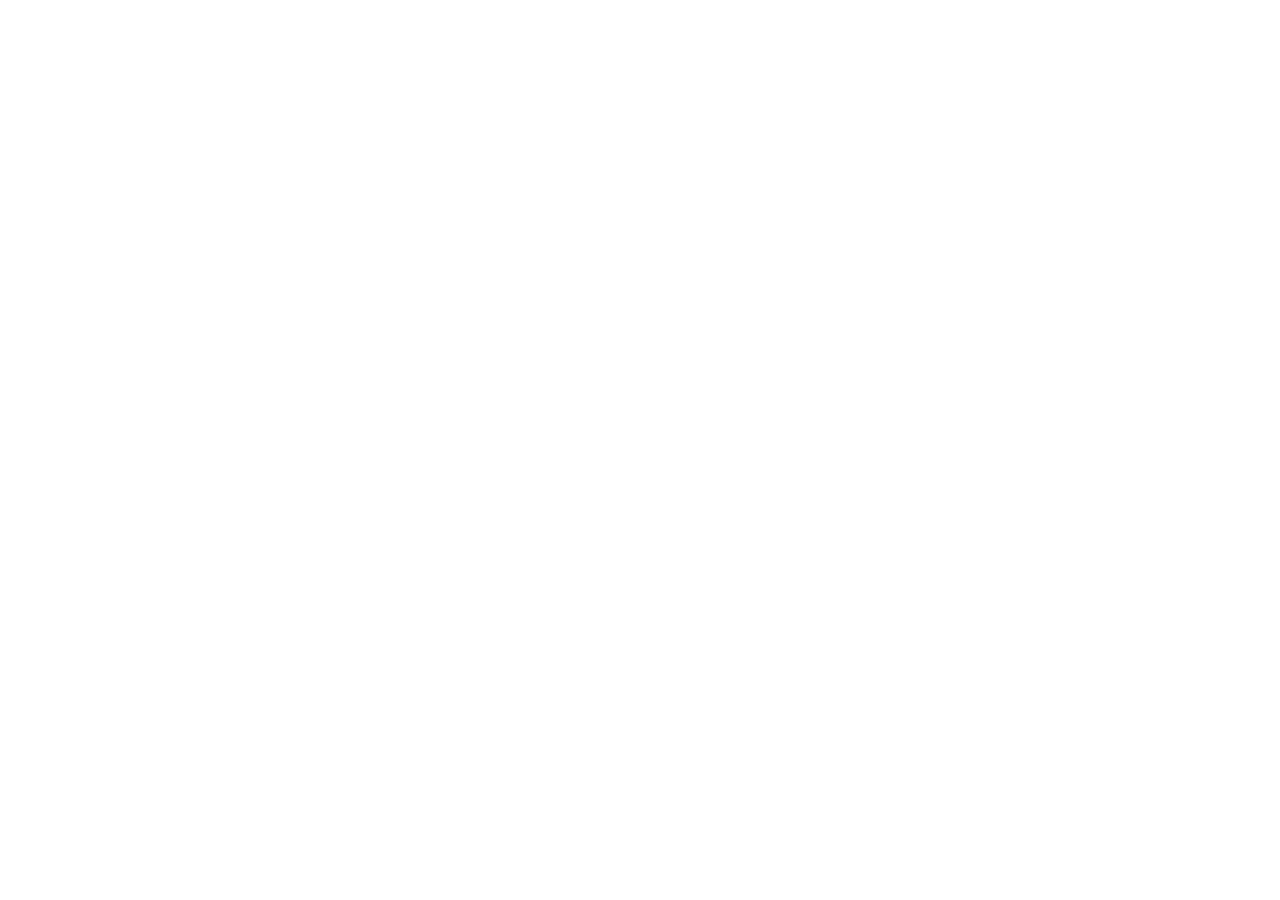
==== index.html @ 53c8d769 "First commit" ====
<!DOCTYPE html>
<html lang="en">
<head>
    <meta charset="UTF-8">
    <meta name="viewport" content="width=device-width, initial-scale=1.0, user-scalable=yes">
    <title>Gabriel S</title>
</head>
<body>
</body>
</html>
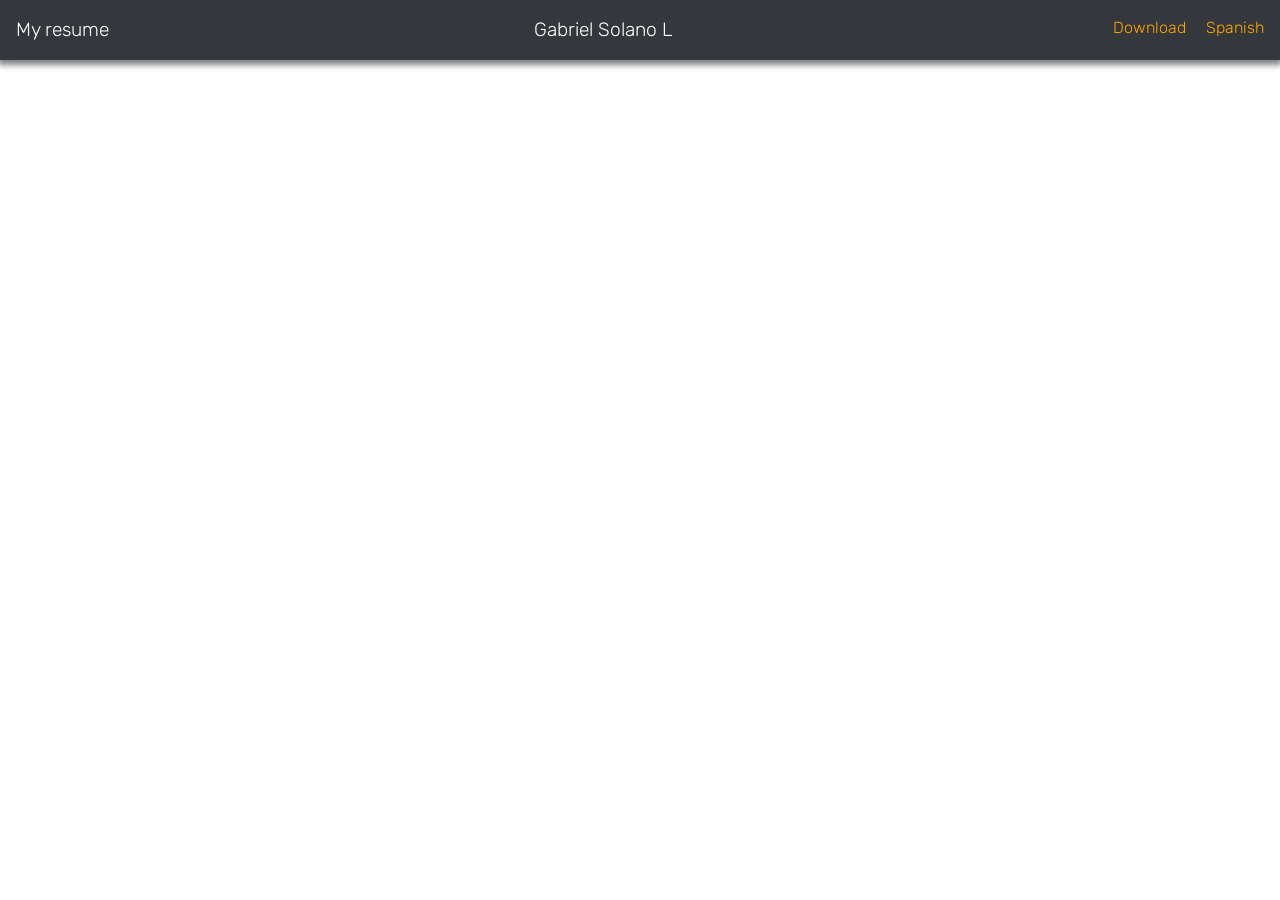
==== commit d471ba60: "HTML, CSS / Header: .control-panel" ====
--- a/index.html
+++ b/index.html
@@ -3,8 +3,35 @@
 <head>
     <meta charset="UTF-8">
     <meta name="viewport" content="width=device-width, initial-scale=1.0, user-scalable=yes">
-    <title>Gabriel S</title>
+    <title>Resume - Gabriel Solano L</title>
+    <link rel="shortcut icon" href="media/favicon.ico" type="image/x-icon">
+    <link rel="stylesheet" href="style/index.css">
+    <meta name="description" content="">
+    <meta name="keywords" content="">
+    <meta name="author" content="Gabriel Solano">
+    <script src="https://code.jquery.com/jquery-3.5.1.min.js"></script>
+    <link rel="preconnect" href="https://fonts.googleapis.com">
+    <link rel="preconnect" href="https://fonts.gstatic.com" crossorigin>
+    <link href="https://fonts.googleapis.com/css2?family=Roboto:ital,wght@0,100;0,300;0,400;0,500;0,700;0,900;1,100;1,300;1,400;1,500;1,700;1,900&display=swap" rel="stylesheet">
+    <link href="https://fonts.googleapis.com/css2?family=Roboto:ital,wght@0,100;0,300;0,400;0,500;0,700;0,900;1,100;1,300;1,400;1,500;1,700;1,900&family=Rubik:ital,wght@0,300..900;1,300..900&display=swap" rel="stylesheet">
 </head>
 <body>
+    <div id="site">
+        <header id="control-panel">
+            <div class="c-panel panel-area-1">
+                <h1>My resume</h1>
+            </div>
+            <div class="c-panel panel-area-2">
+                <h1>Gabriel Solano L</h1>
+            </div>
+            <div class="c-panel panel-area-3">
+                <button class="header-panel-btn" id="control-download">Download</button>
+                <a href="#" class="header-panel-btn" id="control-language">Spanish</a>
+            </div>
+        </header>
+        <div id="sheet">
+        </div>
+    </div>
+    <script src="scripts/index.js"></script>
 </body>
 </html>
--- a/style/index.css
+++ b/style/index.css
@@ -0,0 +1,58 @@
+*,
+*::before,
+*::after{
+    box-sizing: border-box;
+    margin: 0;
+    padding: 0;
+    font-family: "Roboto", sans-serif;
+}
+::selection{
+    background-color: #fc115f;
+    color: #2b041b;
+}
+#site{
+    cursor: normal;
+}
+#sheet{
+    cursor: normal;
+}
+#control-panel{
+    width: 100%;
+    padding: 1.15em 1em;
+    background-color: #34373b;
+    display: flex;
+    justify-content: space-between;
+    box-shadow: 0 3px 6px 2px #34373ba0;
+    user-select: none;
+}
+.c-panel h1{
+    color: #fff;
+    font-size: 1.2em;
+    font-weight: 300;
+    user-select: none;
+}
+.c-panel h1,
+.header-panel-btn{
+    font-family: "Rubik", sans-serif;
+    user-select: none;
+}
+.header-panel-btn{
+    margin-left: 1em;
+    color: #ffa602;
+    font-size: 1em;
+    font-weight: 300;
+    cursor: pointer;
+}
+#control-download{
+    background-color: #34373b;
+    border: none;
+    &:hover{
+        text-decoration: underline;
+    }
+}
+#control-language{
+    text-decoration: none;
+    &:hover{
+        text-decoration: underline;
+    }
+}
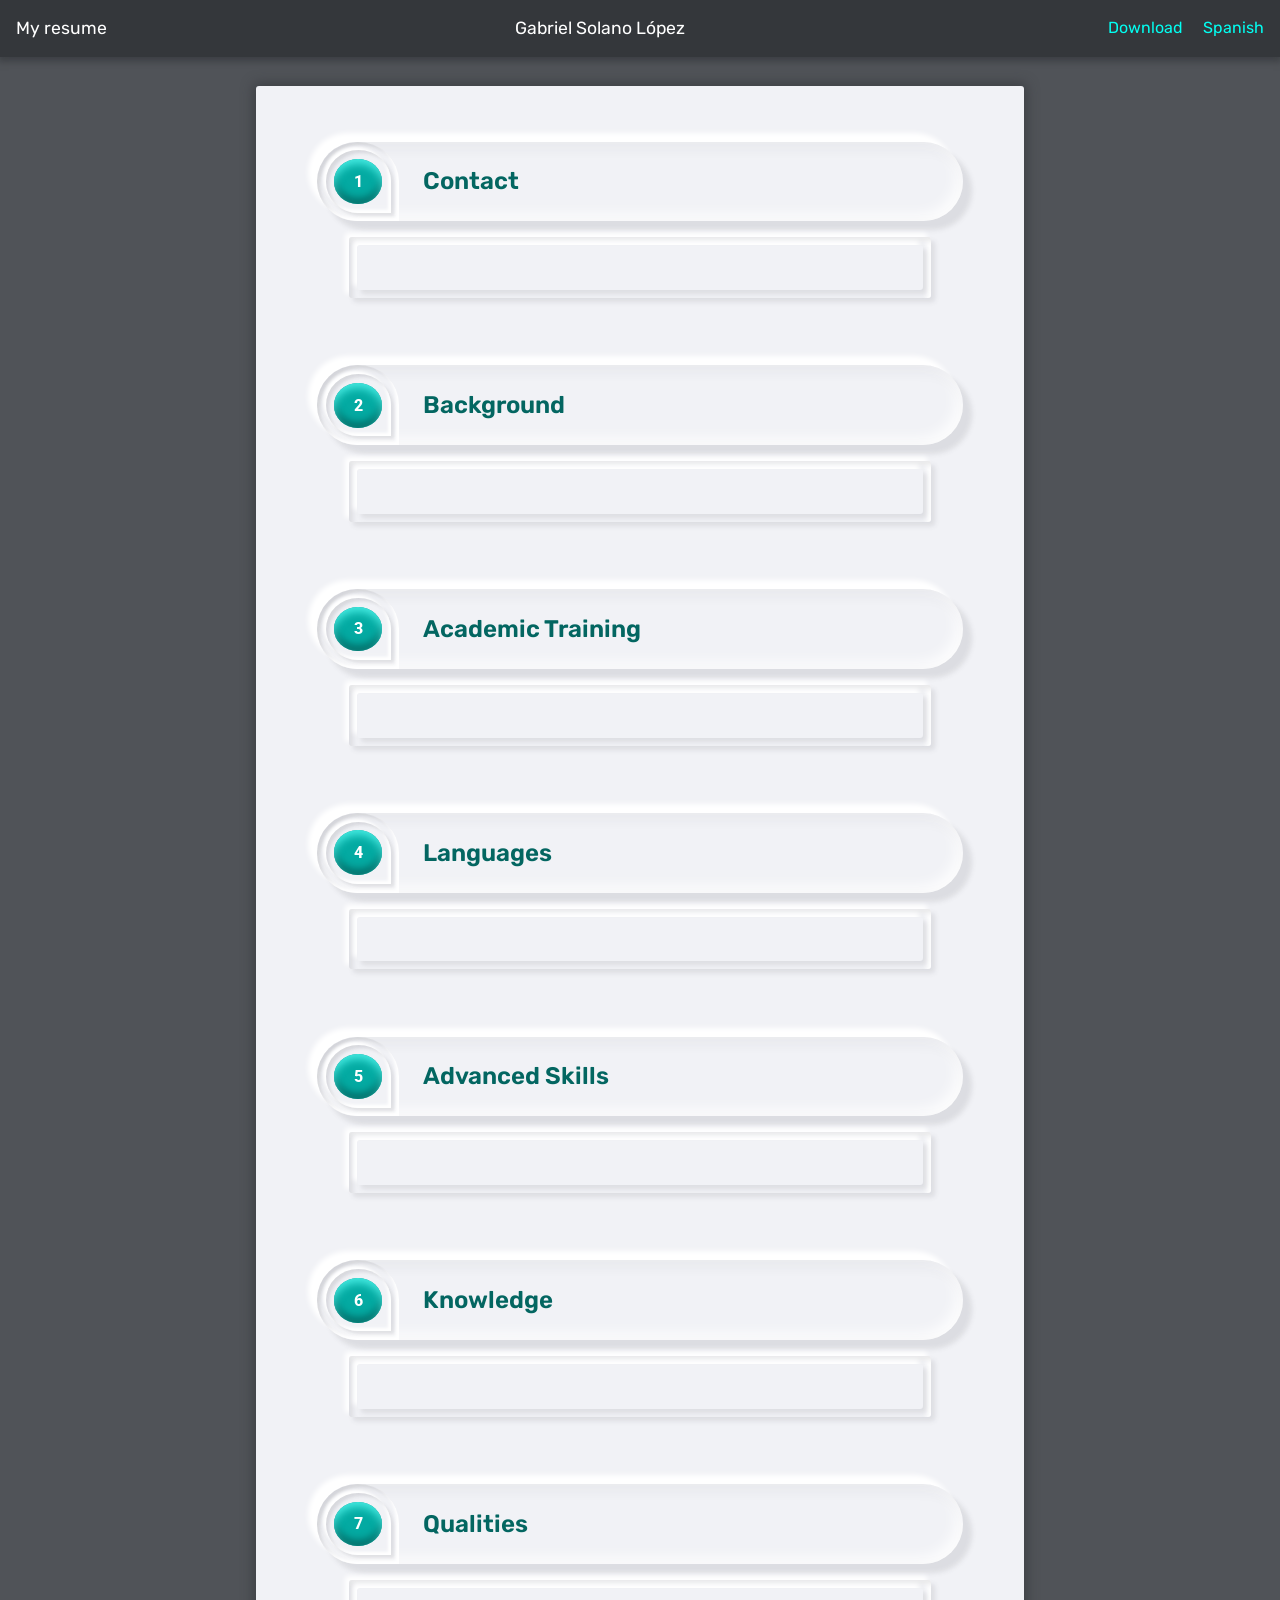
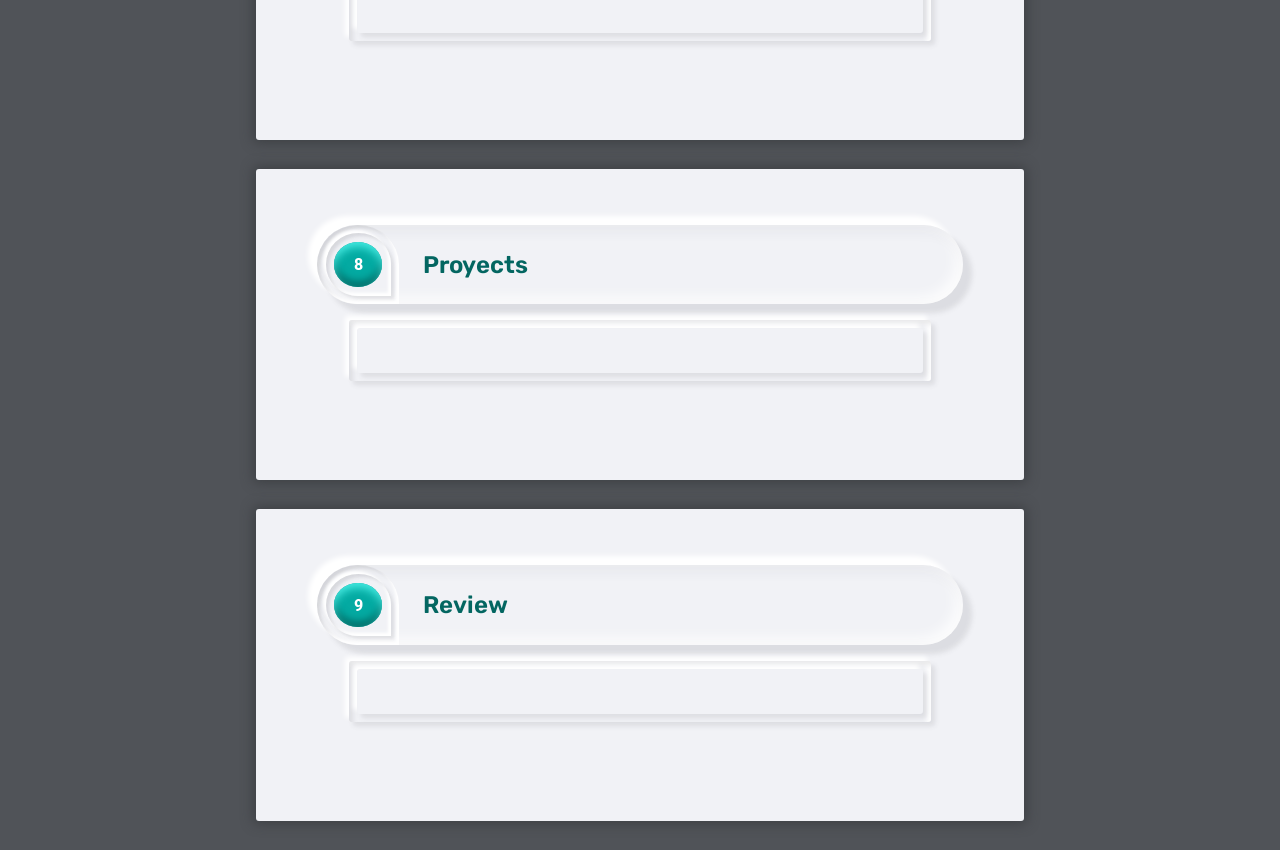
==== commit e176c406: "HTML, CSS / All sections's headers and articles setted-up" ====
--- a/index.html
+++ b/index.html
@@ -22,14 +22,163 @@
                 <h1>My resume</h1>
             </div>
             <div class="c-panel panel-area-2">
-                <h1>Gabriel Solano L</h1>
+                <h1>Gabriel Solano López</h1>
             </div>
             <div class="c-panel panel-area-3">
                 <button class="header-panel-btn" id="control-download">Download</button>
                 <a href="#" class="header-panel-btn" id="control-language">Spanish</a>
             </div>
         </header>
-        <div id="sheet">
+        <div class="sheet">
+            <div class="h2-sheet-wrapper">
+                <div class="circle-main-wrapper">
+                    <div class="circle-contour">
+                        <div class="circle-core">
+                            <p>1</p>
+                        </div>
+                    </div>
+                </div>
+                <div>
+                    <h2>Contact</h2>
+                </div>
+            </div>
+            <div class="article-main-content">
+                <div>
+
+                </div>
+            </div>
+            <div class="h2-sheet-wrapper">
+                <div class="circle-main-wrapper">
+                    <div class="circle-contour">
+                        <div class="circle-core">
+                            <p>2</p>
+                        </div>
+                    </div>
+                </div>
+                <div>
+                    <h2>Background</h2>
+                </div>
+            </div>
+            <div class="article-main-content">
+                <div>
+                </div>
+            </div>
+            <div class="h2-sheet-wrapper">
+                <div class="circle-main-wrapper">
+                    <div class="circle-contour">
+                        <div class="circle-core">
+                            <p>3</p>
+                        </div>
+                    </div>
+                </div>
+                <div>
+                    <h2>Academic Training</h2>
+                </div>
+            </div>
+            <div class="article-main-content">
+                <div>
+                </div>
+            </div>
+            <div class="h2-sheet-wrapper">
+                <div class="circle-main-wrapper">
+                    <div class="circle-contour">
+                        <div class="circle-core">
+                            <p>4</p>
+                        </div>
+                    </div>
+                </div>
+                <div>
+                    <h2>Languages</h2>
+                </div>
+            </div>
+            <div class="article-main-content">
+                <div>
+                </div>
+            </div>
+            <div class="h2-sheet-wrapper">
+                <div class="circle-main-wrapper">
+                    <div class="circle-contour">
+                        <div class="circle-core">
+                            <p>5</p>
+                        </div>
+                    </div>
+                </div>
+                <div>
+                    <h2>Advanced Skills</h2>
+                </div>
+            </div>
+            <div class="article-main-content">
+                <div>
+                </div>
+            </div>
+            <div class="h2-sheet-wrapper">
+                <div class="circle-main-wrapper">
+                    <div class="circle-contour">
+                        <div class="circle-core">
+                            <p>6</p>
+                        </div>
+                    </div>
+                </div>
+                <div>
+                    <h2>Knowledge</h2>
+                </div>
+            </div>
+            <div class="article-main-content">
+                <div>
+                </div>
+            </div>
+            <div class="h2-sheet-wrapper">
+                <div class="circle-main-wrapper">
+                    <div class="circle-contour">
+                        <div class="circle-core">
+                            <p>7</p>
+                        </div>
+                    </div>
+                </div>
+                <div>
+                    <h2>Qualities</h2>
+                </div>
+            </div>
+            <div class="article-main-content">
+                <div>
+                </div>
+            </div>
+        </div>
+        <div class="sheet">
+            <div class="h2-sheet-wrapper">
+                <div class="circle-main-wrapper">
+                    <div class="circle-contour">
+                        <div class="circle-core">
+                            <p>8</p>
+                        </div>
+                    </div>
+                </div>
+                <div>
+                    <h2>Proyects</h2>
+                </div>
+            </div>
+            <div class="article-main-content">
+                <div>
+                </div>
+            </div>
+        </div>
+        <div class="sheet">
+            <div class="h2-sheet-wrapper">
+                <div class="circle-main-wrapper">
+                    <div class="circle-contour">
+                        <div class="circle-core">
+                            <p>9</p>
+                        </div>
+                    </div>
+                </div>
+                <div>
+                    <h2>Review</h2>
+                </div>
+            </div>
+            <div class="article-main-content">
+                <div>
+                </div>
+            </div>
         </div>
     </div>
     <script src="scripts/index.js"></script>
--- a/style/index.css
+++ b/style/index.css
@@ -5,13 +5,13 @@
     margin: 0;
     padding: 0;
     font-family: "Roboto", sans-serif;
+    user-select: none !important;
+    scroll-behavior: smooth;
 }
-::selection{
-    background-color: #fc115f;
-    color: #2b041b;
-}
+html,
+body,
 #site{
-    cursor: normal;
+    background-color: #505358;
 }
 #sheet{
     cursor: normal;
@@ -27,8 +27,8 @@
 }
 .c-panel h1{
     color: #fff;
-    font-size: 1.2em;
-    font-weight: 300;
+    font-size: 1.1em;
+    font-weight: 400;
     user-select: none;
 }
 .c-panel h1,
@@ -38,9 +38,9 @@
 }
 .header-panel-btn{
     margin-left: 1em;
-    color: #ffa602;
+    color: #02fff2;
     font-size: 1em;
-    font-weight: 300;
+    font-weight: 400;
     cursor: pointer;
 }
 #control-download{
@@ -55,4 +55,80 @@
     &:hover{
         text-decoration: underline;
     }
+}
+.sheet{
+    margin: 1.8em auto;
+    padding: 2em 3.8em;
+    max-width: 60%;
+    background-color: #f1f2f6;
+    border-radius: 3px;
+    box-shadow: 0 0 12px 3px #34373ba5;
+}
+.h2-sheet-wrapper{
+    margin: 1.5em 0 1em;
+    color: #555;
+    display: grid;
+    grid-template-columns: auto 1fr;
+    gap: 1.5em;
+    border-radius: 9em;
+    box-shadow:
+        inset 5px 5px 15px #34373b10,
+        -9px -9px 5px #fff,
+        9px 9px 5px #50535820,
+        inset -5px -5px 15px #fff;
+    align-items: center;
+}
+.h2-sheet-wrapper h2{
+    color: #036661;
+    font-size: 1.5em;
+    font-weight: 600;
+    font-family: "Rubik", sans-serif;
+}
+.circle-main-wrapper{
+    padding: .55em;
+    border-radius: 50% 50% 0 50%;
+    box-shadow:
+        inset -3px -3px 3px #fff,
+        inset 3px 3px 3px #50535820;
+}
+.circle-contour{
+    padding: .55em;
+    box-shadow:
+        -3px -3px 3px #fff,
+        inset 3px 3px 3px #50535820,
+        inset -3px -3px 3px #fff,
+        3px 3px 3px #50535820;
+    border-radius: 50%;
+    border-radius: 50% 50% 0 50%;
+}
+.circle-core{
+    padding: .8em 1.2em;
+    background-color: #04aaa2;
+    box-shadow:
+        inset 0 5px 8px #44ebe2,
+        inset 0 -5px 8px #036661;
+    border-radius: 50%;
+}
+.circle-core p{
+    font-weight: 800;
+    color: #fff;
+}
+.article-main-content{
+    margin: 0 2em 4.2em 2em;
+    padding: 8px;
+    background-color: #f1f2f6;
+    box-shadow:
+        -4px -4px 5px #fff,
+        inset 4px 4px 5px #50535820,
+        inset -4px 4px 5px #fff,
+        4px 4px 5px #50535820;
+    border-radius: 3px;
+}
+.article-main-content > div{
+    padding: 1.4em 2em;
+    box-shadow:
+        -4px -4px 5px #fff,
+        4px 4px 5px #50535820;
+    border-radius: 3px;
+    position: relative;
 }
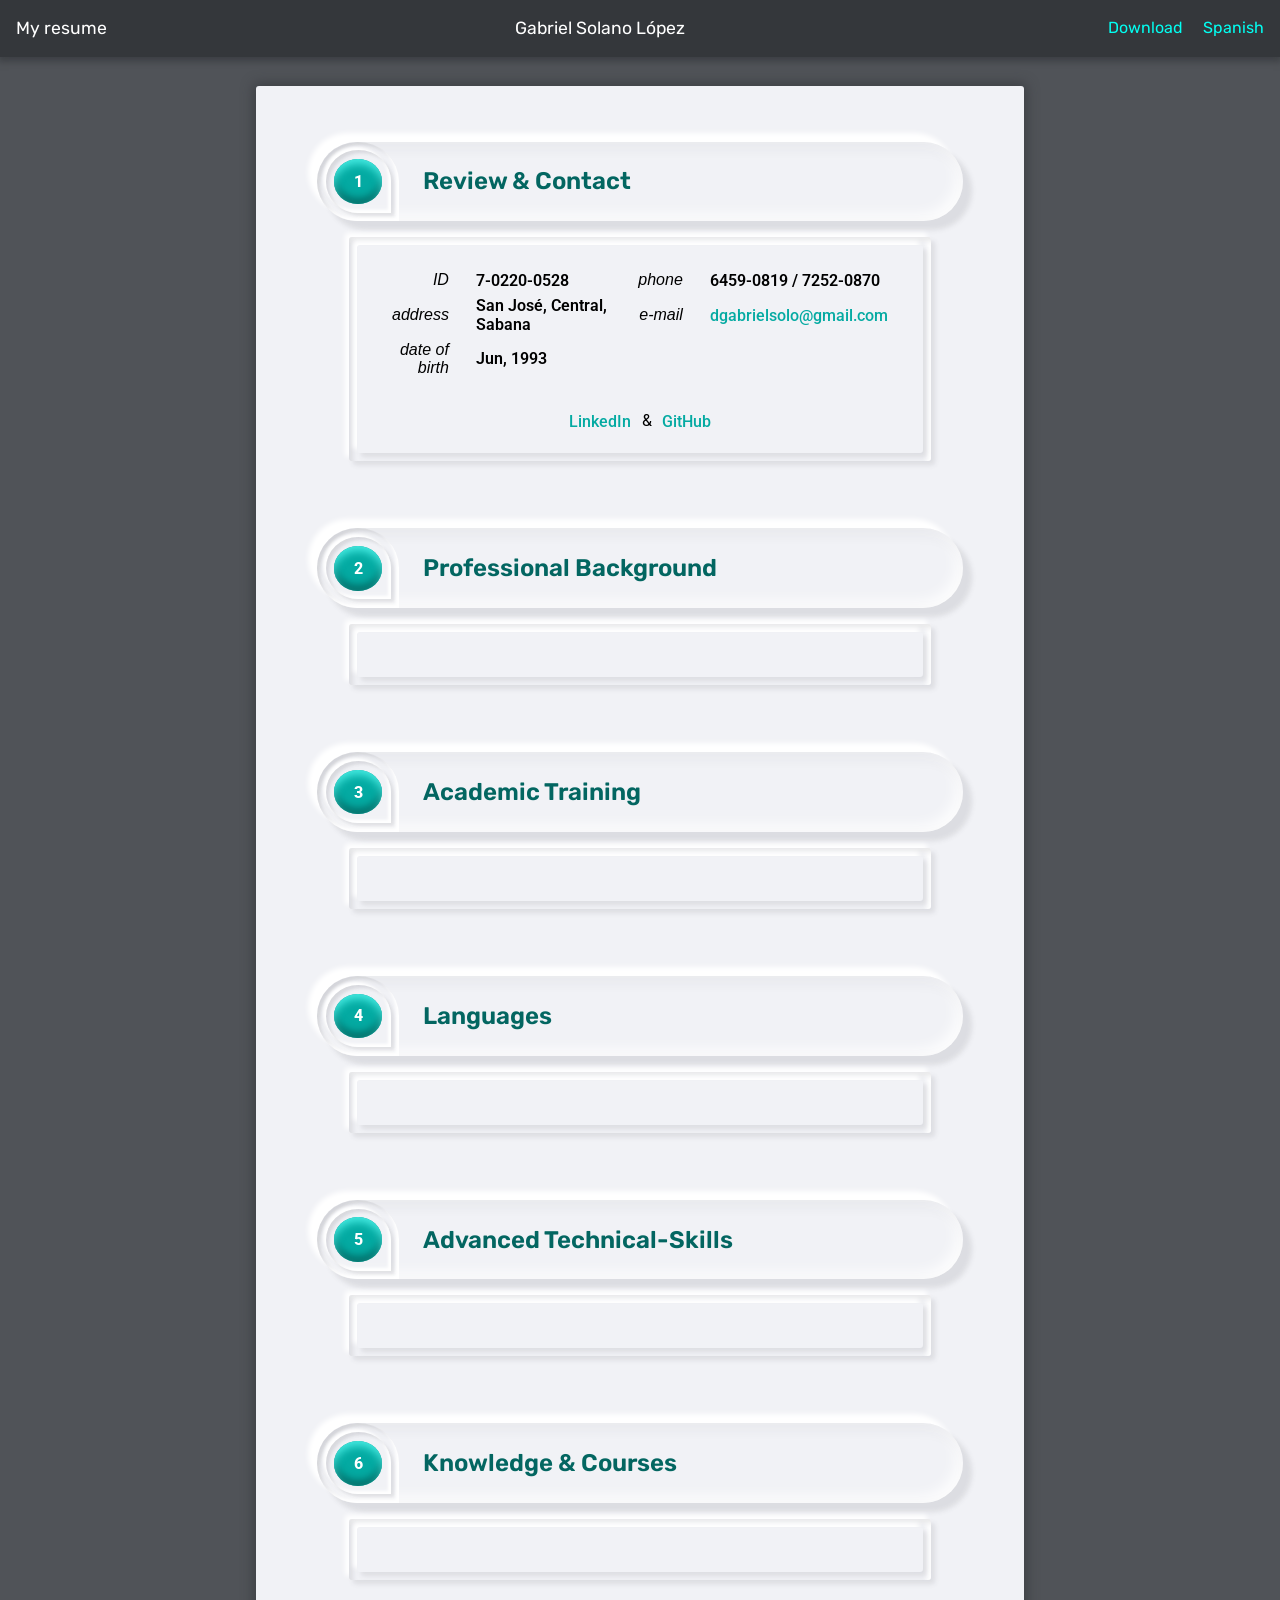
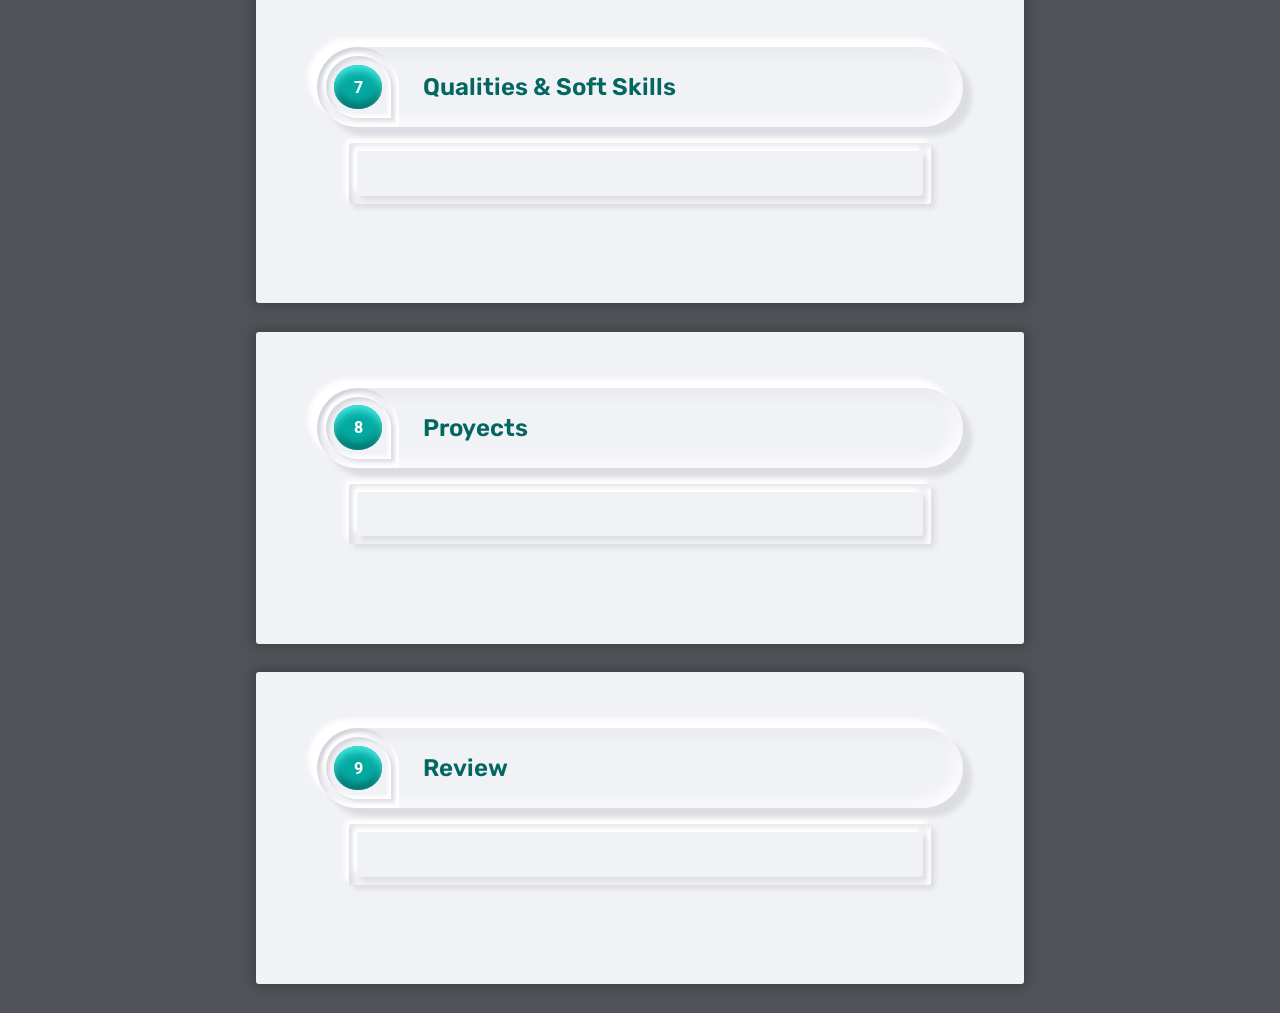
==== commit a45ee2e3: "Section: review & contact" ====
--- a/index.html
+++ b/index.html
@@ -39,12 +39,38 @@
                     </div>
                 </div>
                 <div>
-                    <h2>Contact</h2>
-                </div>
-            </div>
-            <div class="article-main-content">
-                <div>
-
+                    <h2>Review & Contact</h2>
+                </div>
+            </div>
+            <div class="article-main-content">
+                <div>
+                    <table id="tbl-review-and-contact-info">
+                        <tr>
+                            <td>ID</td>
+                            <td>7-0220-0528</td>
+                            <td>phone</td>
+                            <td>6459-0819 / 7252-0870</td>
+                        </tr>
+                        <tr>
+                            <td>address</td>
+                            <td>San José, Central, Sabana</td>
+                            <td>e-mail</td>
+                            <td><a href="mailto:dgabrielsolo@gmail.com" target="_blank" class="a-soft-style">dgabrielsolo@gmail.com</a></td>
+                        </tr>
+                        <tr>
+                            <td>date of birth</td>
+                            <td>Jun, 1993</td>
+                            <td></td>
+                            <td></td>
+                        </tr>
+                    </table>
+                    <div id="social-networks-wrapper">
+                        <p>
+                            <a href="https://www.linkedin.com/in/dgabrielsolo/" target="_blank" class="a-soft-style">LinkedIn</a>
+                            <span>&</span>
+                            <a href="https://github.com/dgabrielsl" target="_blank" class="a-soft-style">GitHub</a>
+                        </p>
+                    </div>
                 </div>
             </div>
             <div class="h2-sheet-wrapper">
@@ -56,7 +82,7 @@
                     </div>
                 </div>
                 <div>
-                    <h2>Background</h2>
+                    <h2>Professional Background</h2>
                 </div>
             </div>
             <div class="article-main-content">
@@ -104,7 +130,7 @@
                     </div>
                 </div>
                 <div>
-                    <h2>Advanced Skills</h2>
+                    <h2>Advanced Technical-Skills</h2>
                 </div>
             </div>
             <div class="article-main-content">
@@ -120,7 +146,7 @@
                     </div>
                 </div>
                 <div>
-                    <h2>Knowledge</h2>
+                    <h2>Knowledge & Courses</h2>
                 </div>
             </div>
             <div class="article-main-content">
@@ -136,7 +162,7 @@
                     </div>
                 </div>
                 <div>
-                    <h2>Qualities</h2>
+                    <h2>Qualities & Soft Skills</h2>
                 </div>
             </div>
             <div class="article-main-content">
--- a/style/index.css
+++ b/style/index.css
@@ -131,4 +131,42 @@
         4px 4px 5px #50535820;
     border-radius: 3px;
     position: relative;
+}
+.art-subtitle{
+}
+#tbl-review-and-contact-info{
+    width: 100%;
+    border-collapse: collapse;
+}
+#tbl-review-and-contact-info td{
+    padding: .2em;
+}
+#tbl-review-and-contact-info td:nth-child(odd){
+    width: 15%;
+    padding-right: 1.5em;
+    text-align: right;
+    font-weight: 300;
+    font-style: italic;
+}
+#tbl-review-and-contact-info td:nth-child(even){
+    width: 35%;
+    text-align: left;
+    font-weight: 600;
+}
+.a-soft-style{
+    color: #04aaa2;
+    font-weight: 500;
+    text-decoration: none;
+    transition: .5s;
+    &:hover{
+        color: #00acfc;
+        text-decoration: underline;
+    }
+}
+#social-networks-wrapper{
+    margin-top: 2em;
+    text-align: center;
+}
+#social-networks-wrapper span{
+    padding: .4em;
 }
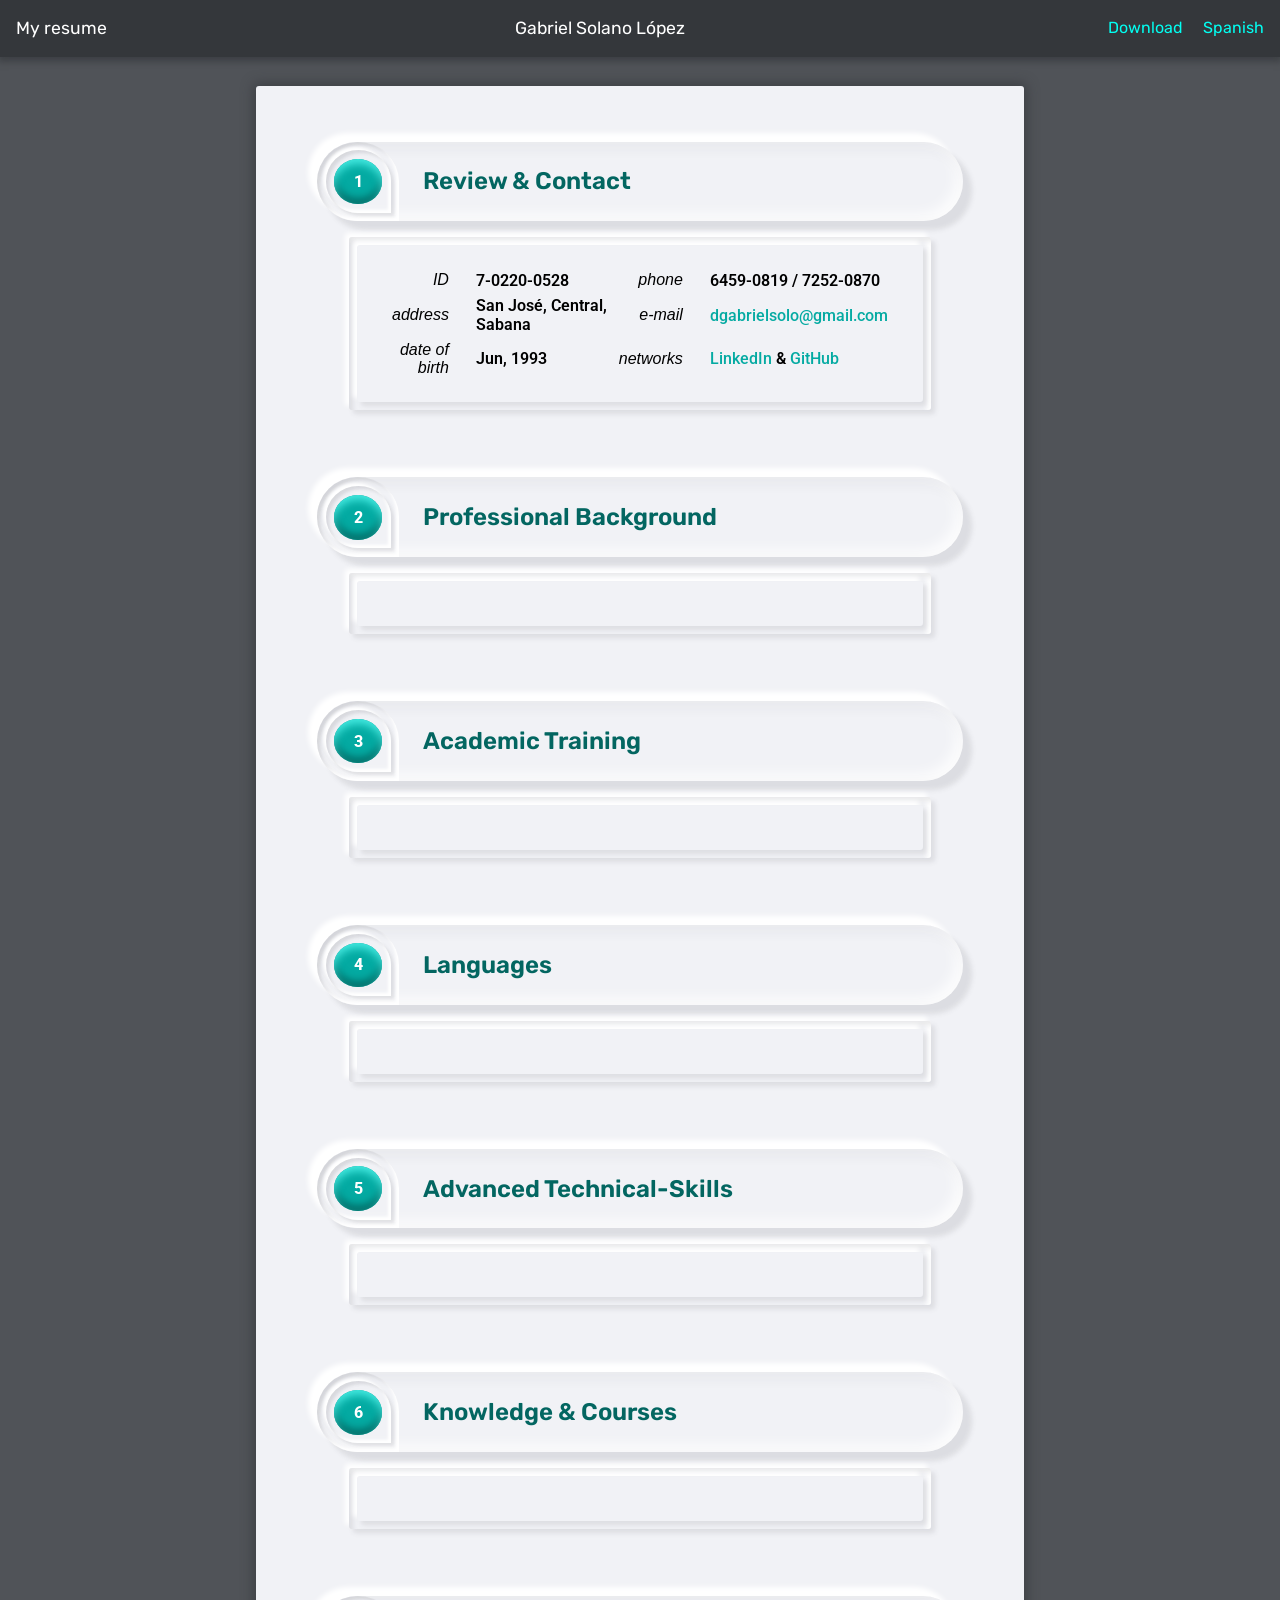
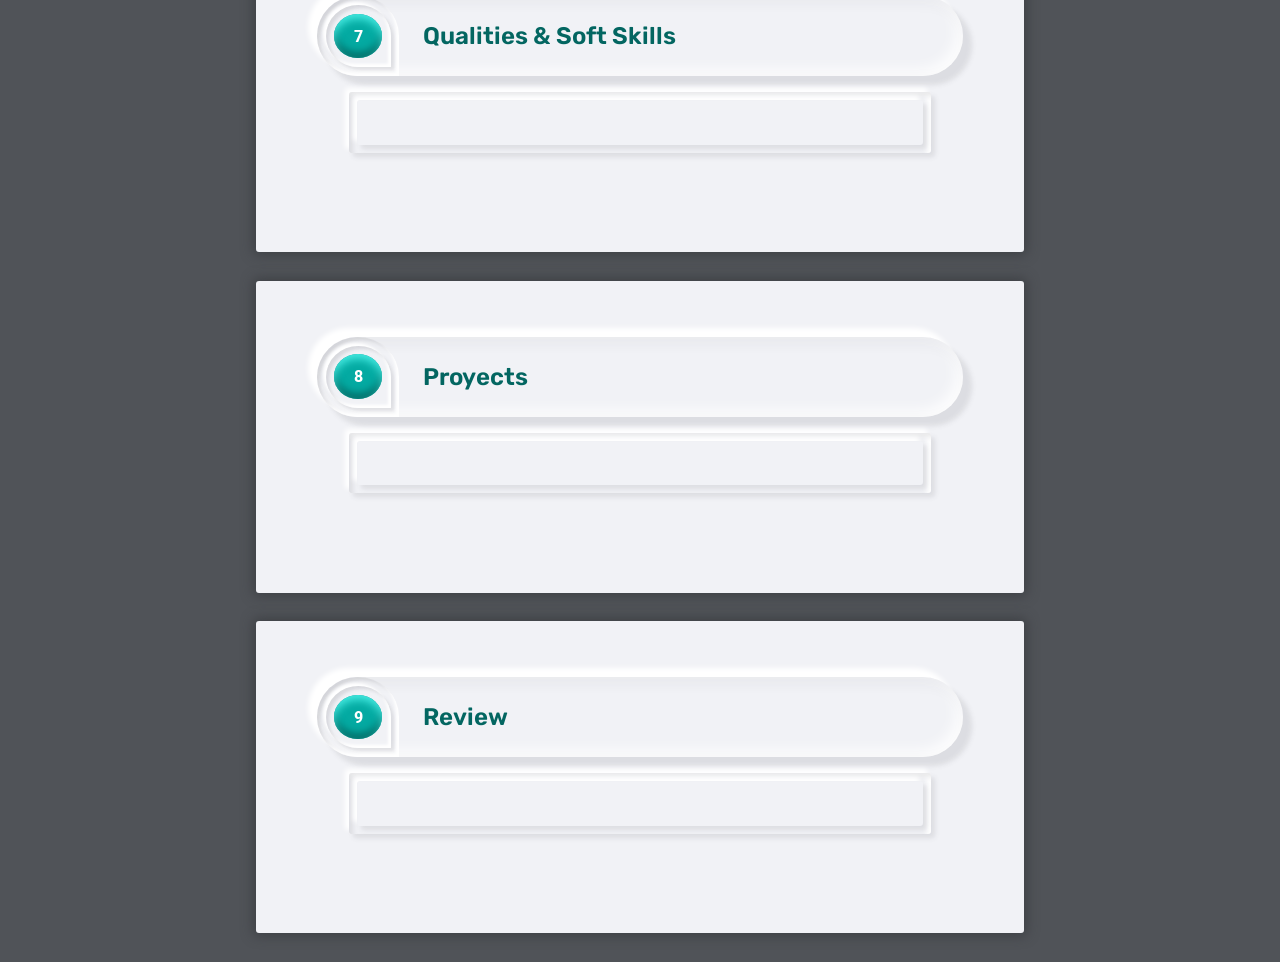
==== commit 0aab66d4: "Section: review & contact" ====
--- a/index.html
+++ b/index.html
@@ -60,17 +60,10 @@
                         <tr>
                             <td>date of birth</td>
                             <td>Jun, 1993</td>
-                            <td></td>
-                            <td></td>
+                            <td>networks</td>
+                            <td><a href="https://www.linkedin.com/in/dgabrielsolo/" target="_blank" class="a-soft-style">LinkedIn</a> & <a href="https://github.com/dgabrielsl" target="_blank" class="a-soft-style">GitHub</a></td>
                         </tr>
                     </table>
-                    <div id="social-networks-wrapper">
-                        <p>
-                            <a href="https://www.linkedin.com/in/dgabrielsolo/" target="_blank" class="a-soft-style">LinkedIn</a>
-                            <span>&</span>
-                            <a href="https://github.com/dgabrielsl" target="_blank" class="a-soft-style">GitHub</a>
-                        </p>
-                    </div>
                 </div>
             </div>
             <div class="h2-sheet-wrapper">
--- a/style/index.css
+++ b/style/index.css
@@ -162,11 +162,4 @@
         color: #00acfc;
         text-decoration: underline;
     }
-}
-#social-networks-wrapper{
-    margin-top: 2em;
-    text-align: center;
-}
-#social-networks-wrapper span{
-    padding: .4em;
 }
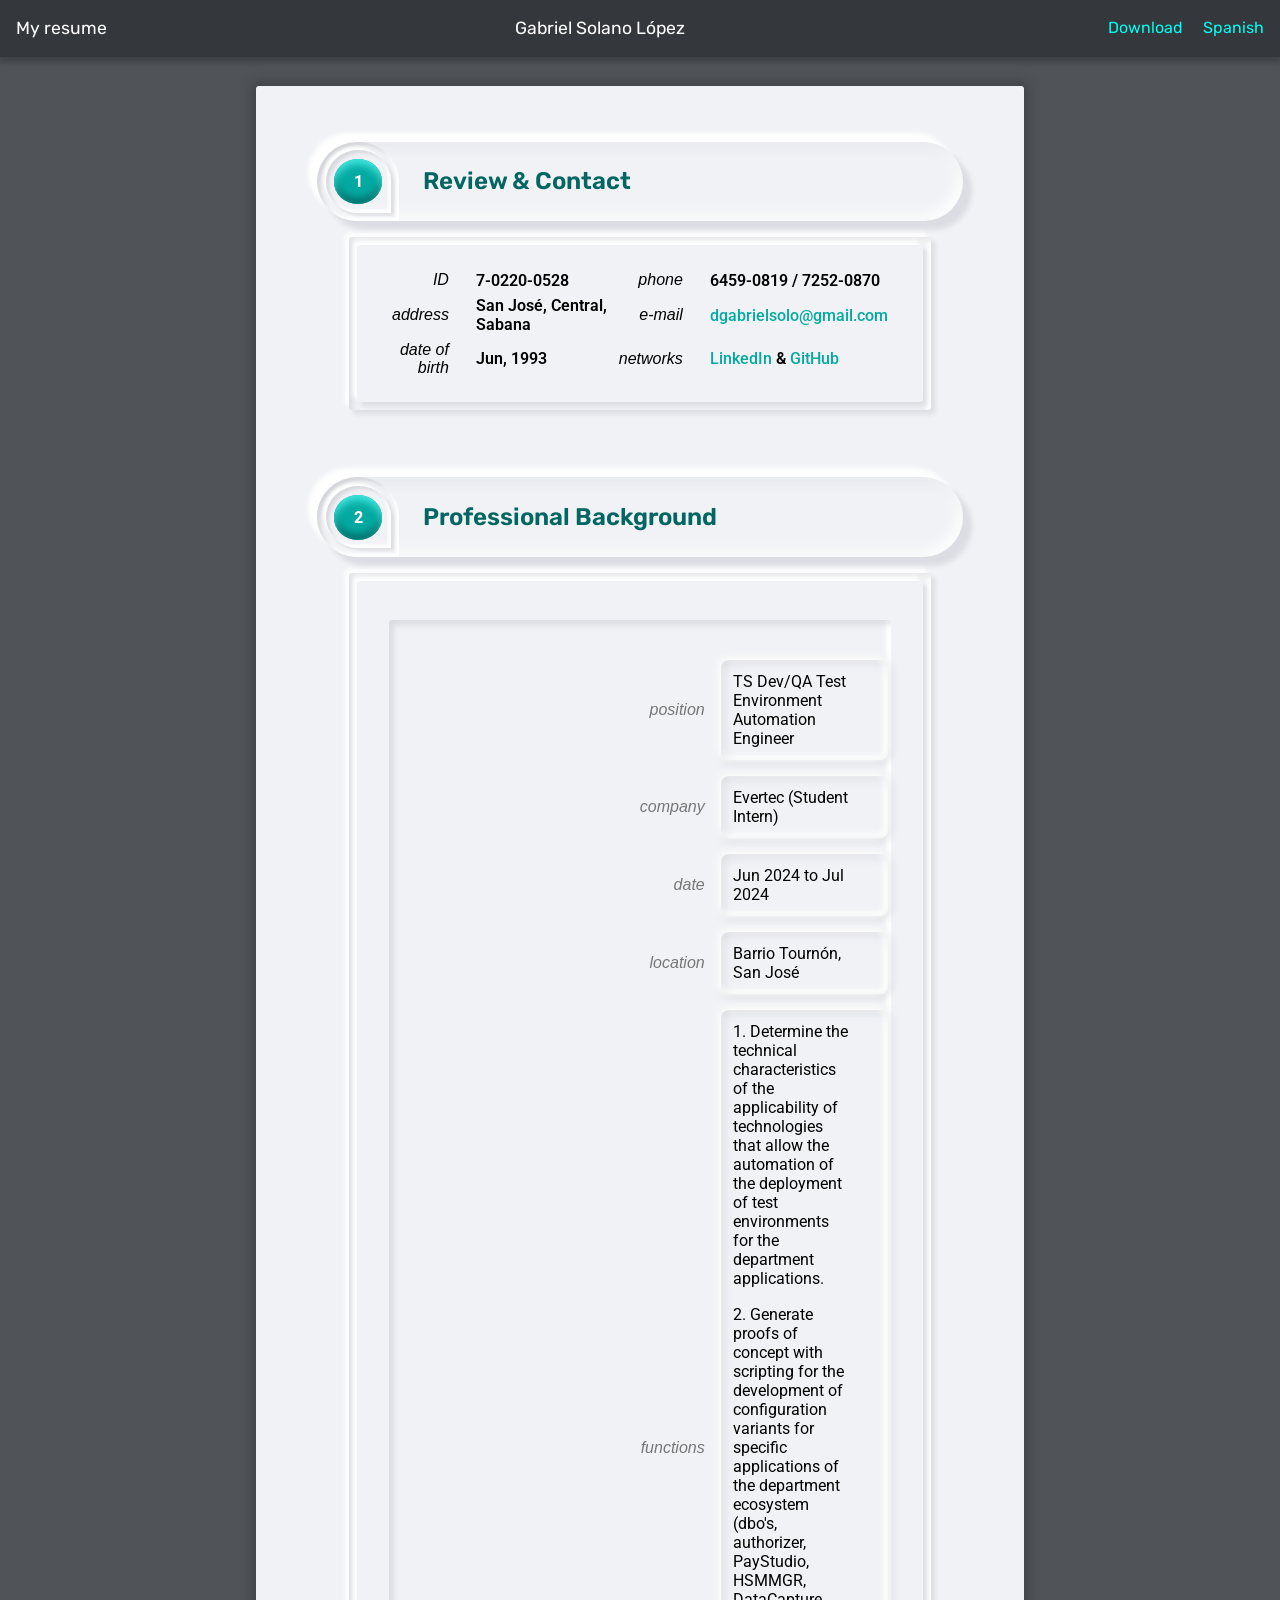
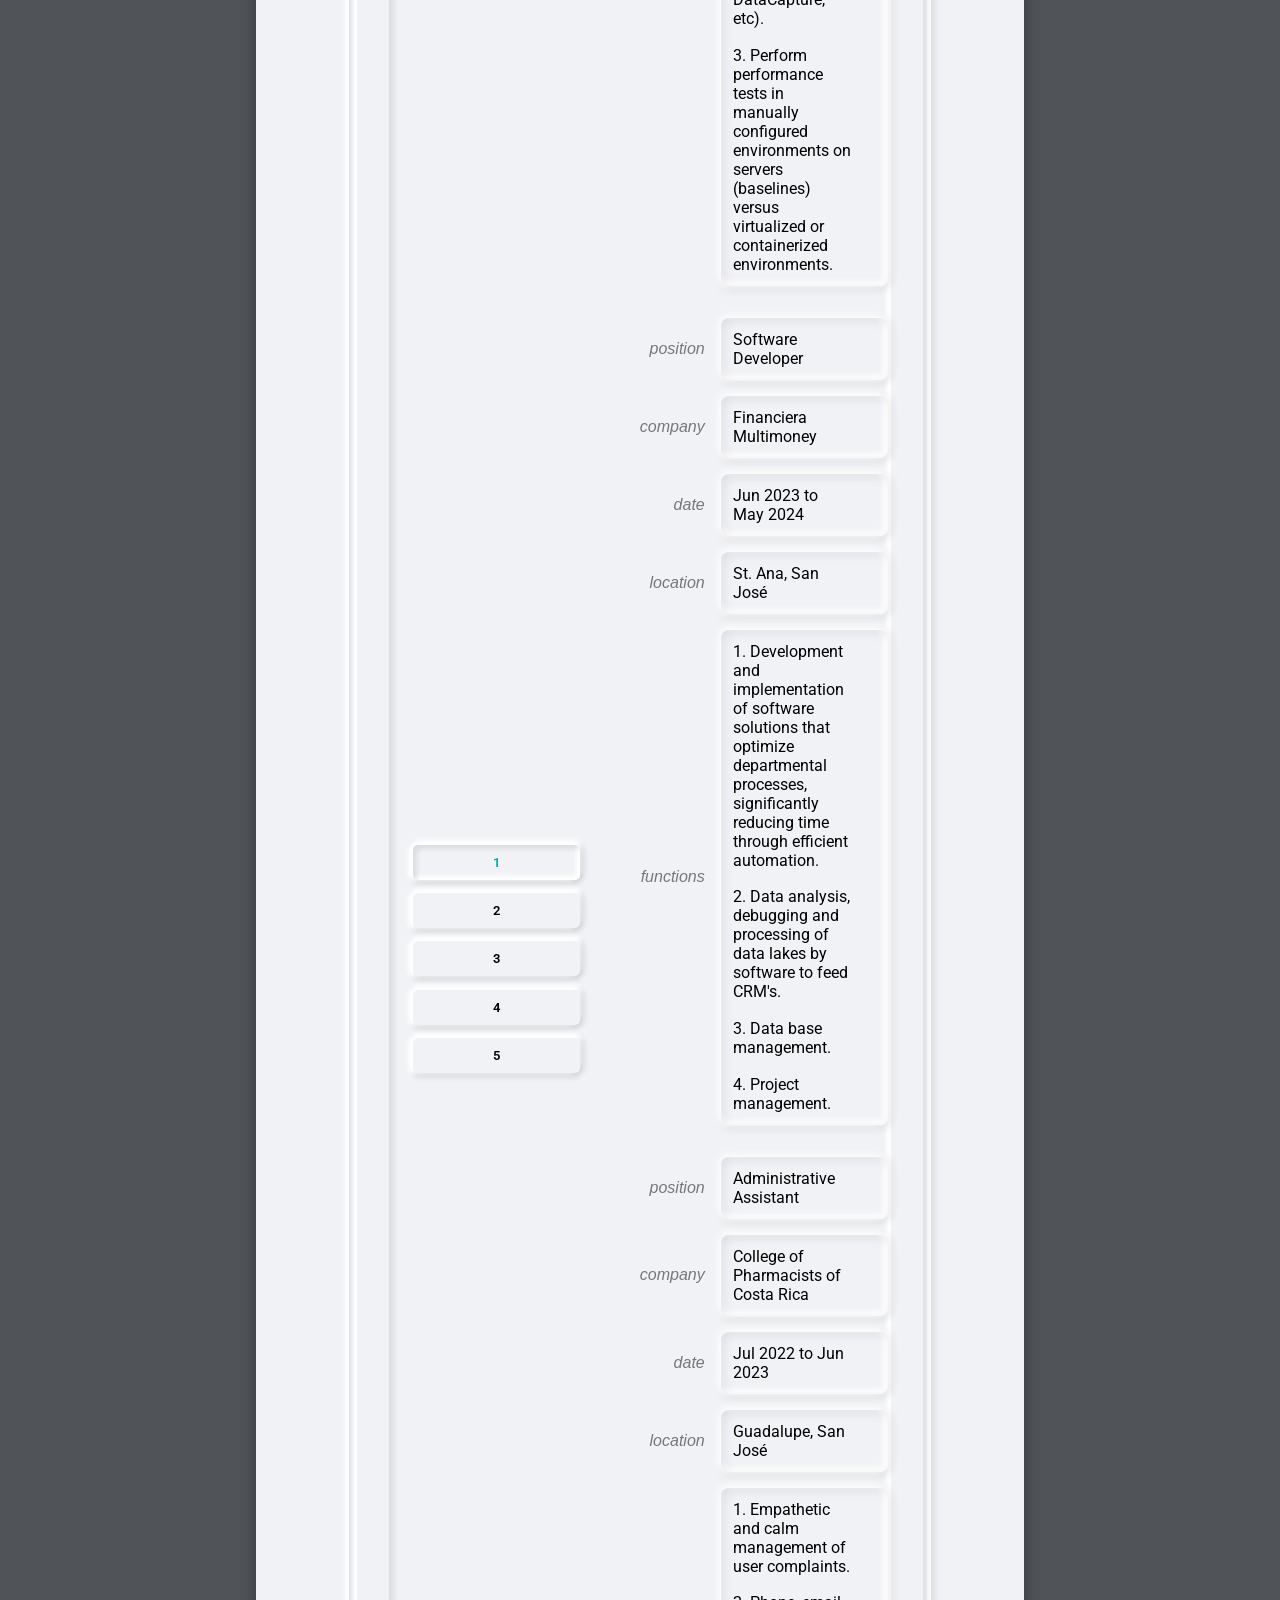
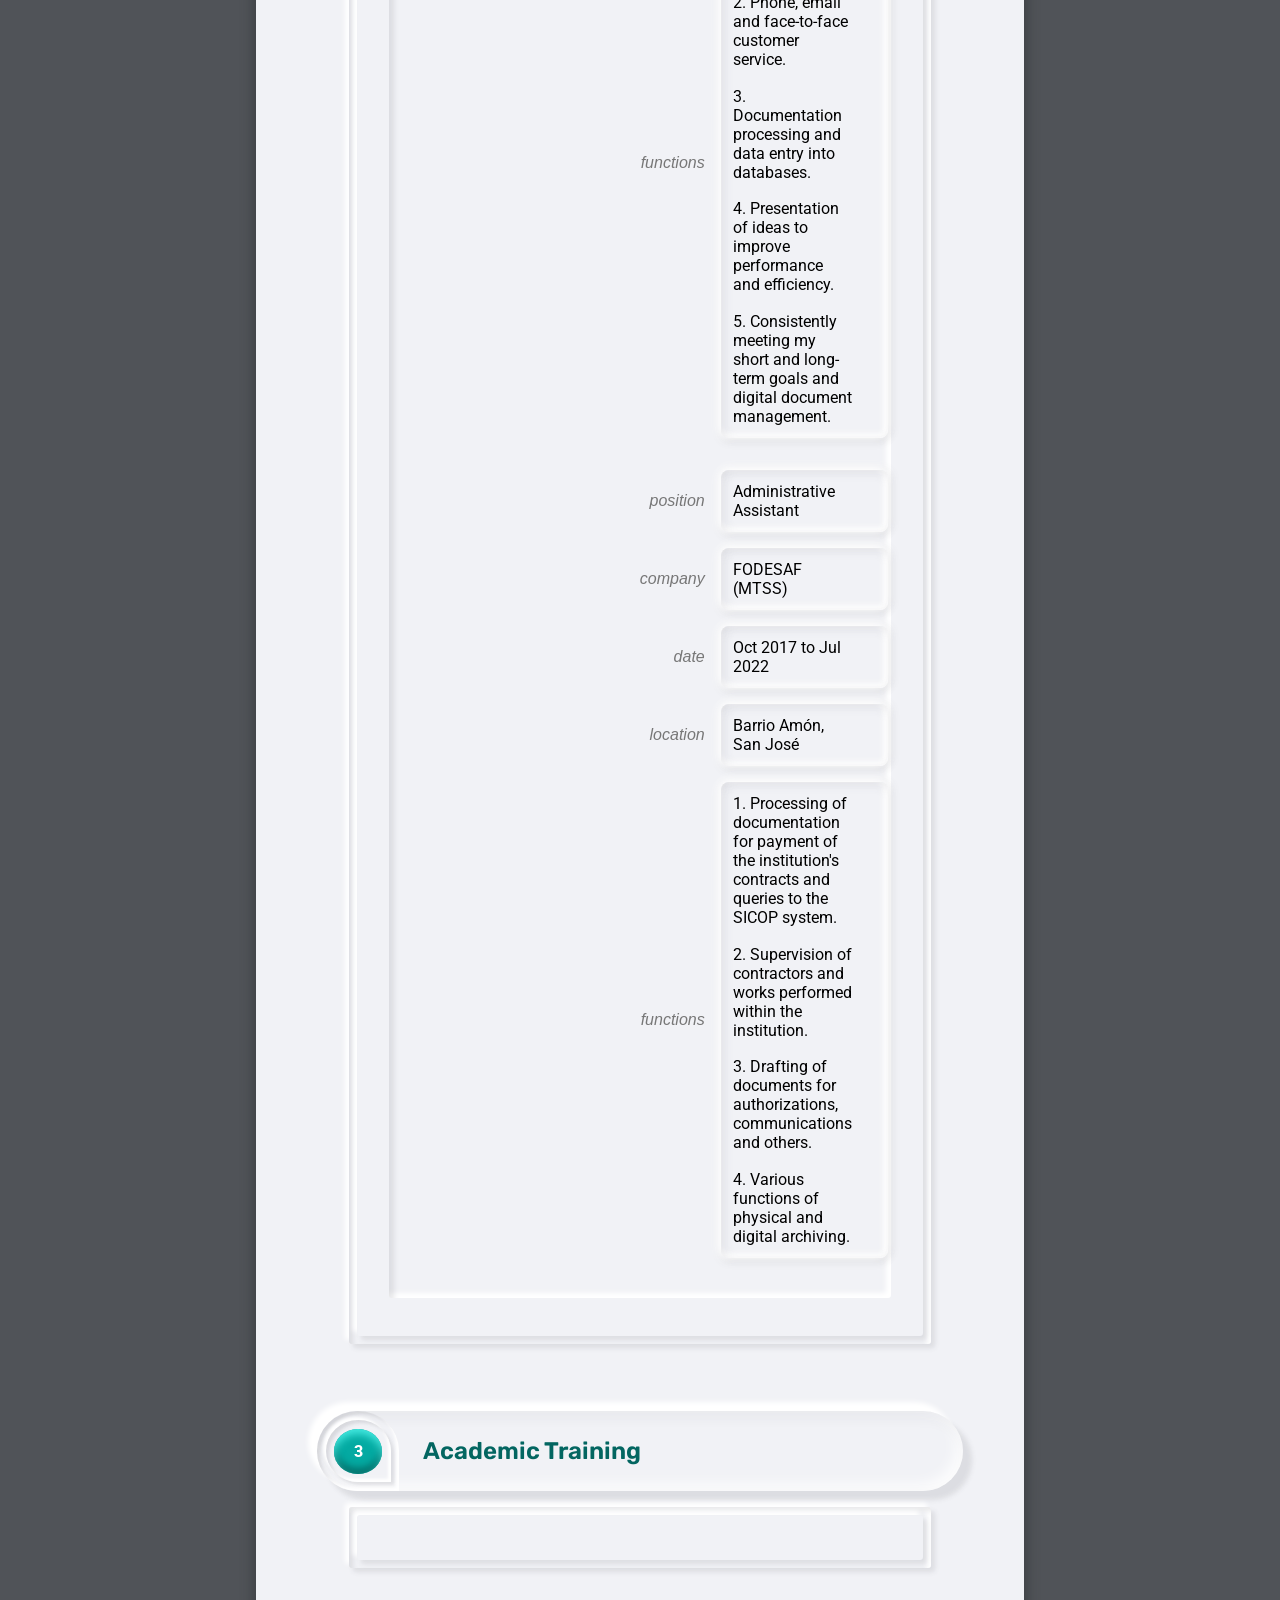
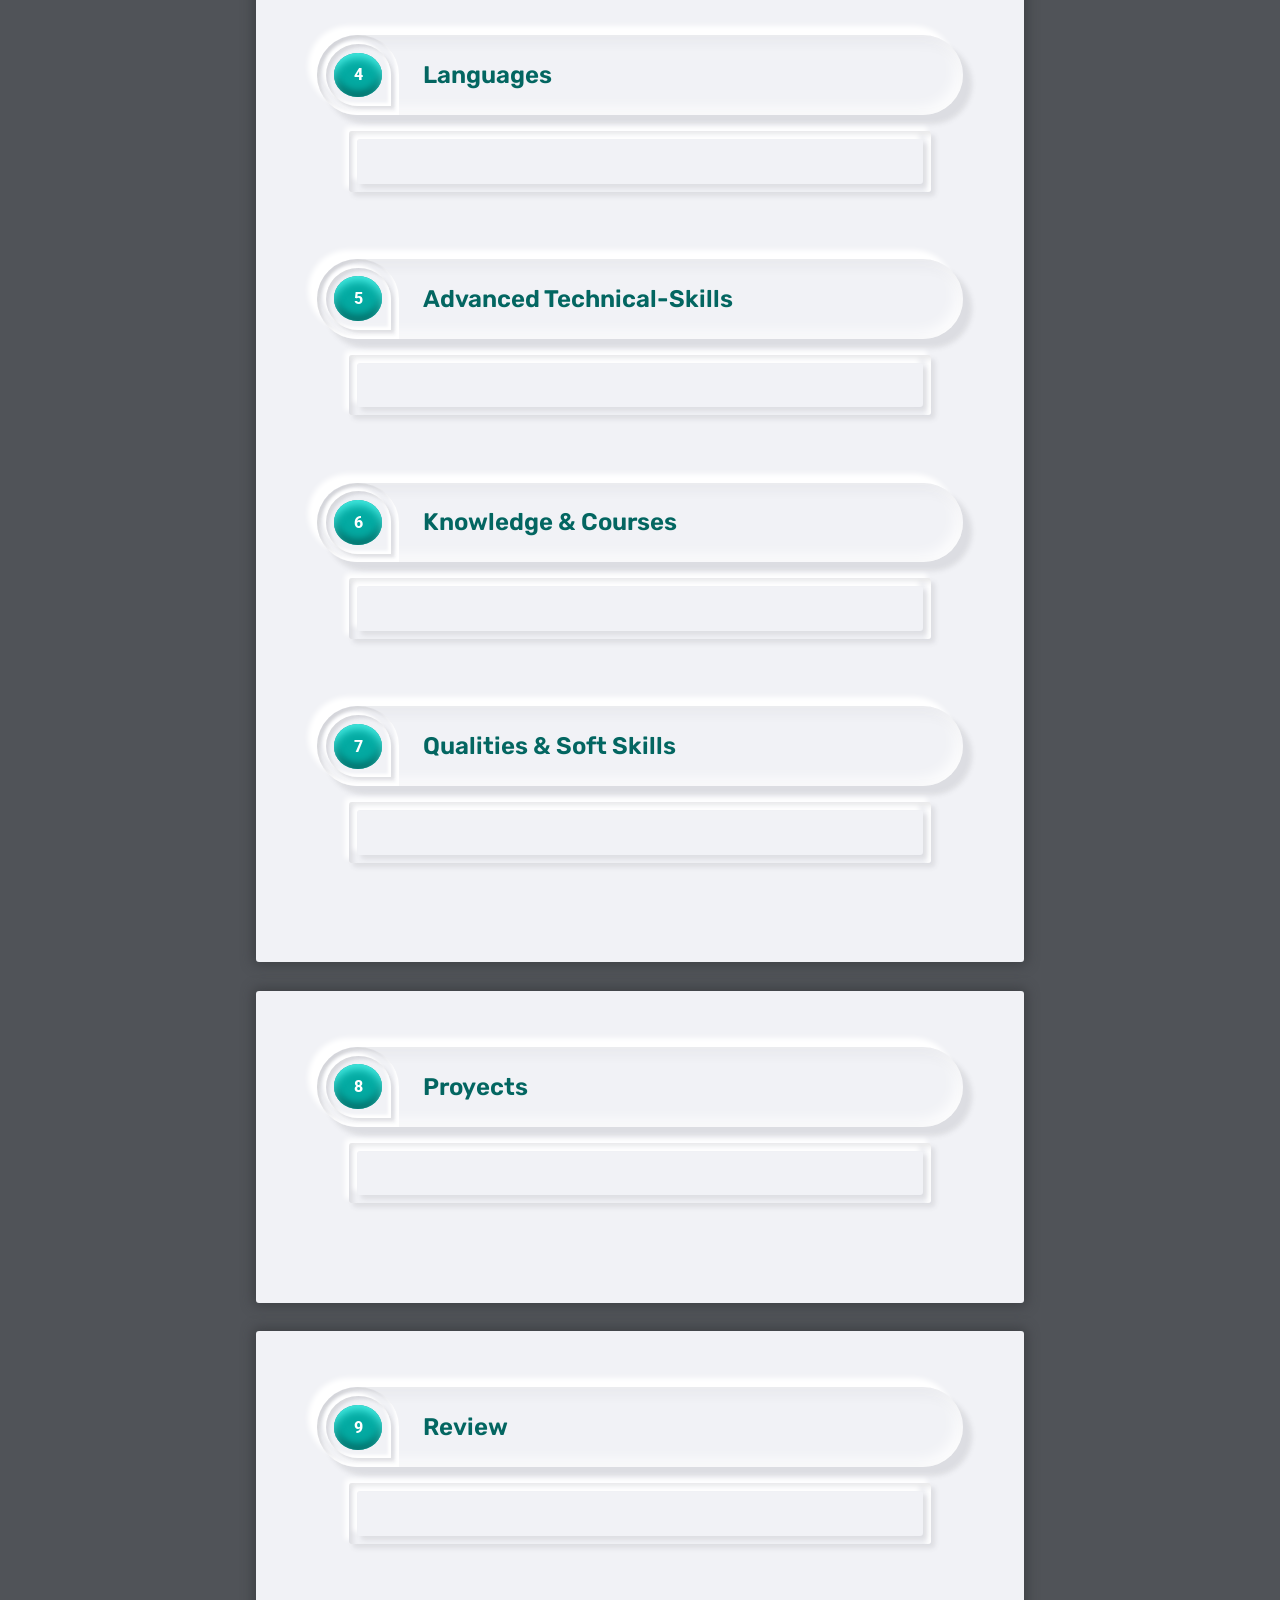
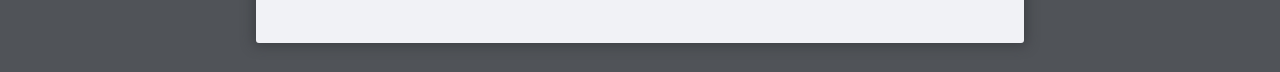
==== commit cac756f6: "Section: professional background CSS + HTML completed" ====
--- a/index.html
+++ b/index.html
@@ -80,6 +80,133 @@
             </div>
             <div class="article-main-content">
                 <div>
+                    <div id="interactive-background-box-wrapper">
+                        <div class="ib-box-area">
+                            <button class="ib-ctrl ib-ctrl-focused" id="ib-ctrl-1">1</button>
+                            <button class="ib-ctrl" id="ib-ctrl-2">2</button>
+                            <button class="ib-ctrl" id="ib-ctrl-3">3</button>
+                            <button class="ib-ctrl" id="ib-ctrl-4">4</button>
+                            <button class="ib-ctrl" id="ib-ctrl-5">5</button>
+                        </div>
+                        <div class="ib-box-area">
+                            <table class="ib-table-background">
+                                <tr>
+                                    <td>position</td>
+                                    <td>TS Dev/QA Test Environment Automation Engineer</td>
+                                </tr>
+                                <tr>
+                                    <td>company</td>
+                                    <td>Evertec (Student Intern)</td>
+                                </tr>
+                                <tr>
+                                    <td>date</td>
+                                    <td>Jun 2024 to Jul 2024</td>
+                                </tr>
+                                <tr>
+                                    <td>location</td>
+                                    <td>Barrio Tournón, San José</td>
+                                </tr>
+                                <tr>
+                                    <td>functions</td>
+                                    <td>
+                                        <ol>
+                                            <li>Determine the technical characteristics of the applicability of technologies that allow the automation of the deployment of test environments for the department applications.</li>
+                                            <li>Generate proofs of concept with scripting for the development of configuration variants for specific applications of the department ecosystem (dbo's, authorizer, PayStudio, HSMMGR, DataCapture, etc).</li>
+                                            <li>Perform performance tests in manually configured environments on servers (baselines) versus virtualized or containerized environments.</li>
+                                        </ol>
+                                    </td>
+                                </tr>
+                            </table>
+                            <table class="ib-table-background">
+                                <tr>
+                                    <td>position</td>
+                                    <td>Software Developer</td>
+                                </tr>
+                                <tr>
+                                    <td>company</td>
+                                    <td>Financiera Multimoney</td>
+                                </tr>
+                                <tr>
+                                    <td>date</td>
+                                    <td>Jun 2023 to May 2024</td>
+                                </tr>
+                                <tr>
+                                    <td>location</td>
+                                    <td>St. Ana, San José</td>
+                                </tr>
+                                <tr>
+                                    <td>functions</td>
+                                    <td>
+                                        <ol>
+                                            <li>Development and implementation of software solutions that optimize departmental processes, significantly reducing time through efficient automation.</li>
+                                            <li>Data analysis, debugging and processing of data lakes by software to feed CRM's.</li>
+                                            <li>Data base management.</li>
+                                            <li>Project management.</li>
+                                        </ol>
+                                    </td>
+                                </tr>
+                            </table>
+                            <table class="ib-table-background">
+                                <tr>
+                                    <td>position</td>
+                                    <td>Administrative Assistant</td>
+                                </tr>
+                                <tr>
+                                    <td>company</td>
+                                    <td>College of Pharmacists of Costa Rica</td>
+                                </tr>
+                                <tr>
+                                    <td>date</td>
+                                    <td>Jul 2022 to Jun 2023</td>
+                                </tr>
+                                <tr>
+                                    <td>location</td>
+                                    <td>Guadalupe, San José</td>
+                                </tr>
+                                <tr>
+                                    <td>functions</td>
+                                    <td>
+                                        <ol>
+                                            <li>Empathetic and calm management of user complaints.</li>
+                                            <li>Phone, email and face-to-face customer service.</li>
+                                            <li>Documentation processing and data entry into databases.</li>
+                                            <li>Presentation of ideas to improve performance and efficiency.</li>
+                                            <li>Consistently meeting my short and long-term goals and digital document management.</li>
+                                        </ol>
+                                    </td>
+                                </tr>
+                            </table>
+                            <table class="ib-table-background">
+                                <tr>
+                                    <td>position</td>
+                                    <td>Administrative Assistant</td>
+                                </tr>
+                                <tr>
+                                    <td>company</td>
+                                    <td>FODESAF (MTSS)</td>
+                                </tr>
+                                <tr>
+                                    <td>date</td>
+                                    <td>Oct 2017 to Jul 2022</td>
+                                </tr>
+                                <tr>
+                                    <td>location</td>
+                                    <td>Barrio Amón, San José</td>
+                                </tr>
+                                <tr>
+                                    <td>functions</td>
+                                    <td>
+                                        <ol>
+                                            <li>Processing of documentation for payment of the institution's contracts and queries to the SICOP system.</li>
+                                            <li>Supervision of contractors and works performed within the institution.</li>
+                                            <li>Drafting of documents for authorizations, communications and others.</li>
+                                            <li>Various functions of physical and digital archiving.</li>
+                                        </ol>
+                                    </td>
+                                </tr>
+                            </table>
+                        </div>
+                    </div>
                 </div>
             </div>
             <div class="h2-sheet-wrapper">
--- a/style/index.css
+++ b/style/index.css
@@ -133,6 +133,7 @@
     position: relative;
 }
 .art-subtitle{
+    cursor: normal;
 }
 #tbl-review-and-contact-info{
     width: 100%;
@@ -162,4 +163,92 @@
         color: #00acfc;
         text-decoration: underline;
     }
+}
+#interactive-background-box-wrapper{
+    padding: 1.5em;
+    margin: 1em 0;
+    box-shadow:
+        inset 5px 5px 5px #50535820,
+        inset -5px -5px 5px #fff;
+    border-radius: 3px;
+    display: grid;
+    grid-template-columns: auto 1fr;
+    column-gap: 2em;
+    align-items: center;
+}
+.ib-ctrl{
+    display: block;
+    padding: .75em 6em;
+    margin: 1em 0;
+    background-color: #f1f2f6;
+    font-weight: 600;
+    cursor: pointer;
+    transition: .3s;
+    box-shadow:
+        -5px 0 5px #fff,
+        0 -5px 5px #fff,
+        5px 0 5px #50535820,
+        0 5px 5px #50535820;
+    border-radius: 5px;
+    border: none;
+    &:hover{
+        box-shadow:
+            -9px 0 9px #fff,
+            0 -9px 9px #fff,
+            9px 0 9px #50535820,
+            0 9px 9px #50535820;
+        color: #04aaa2;
+    }
+    &:focus{
+        box-shadow:
+            -5px 0 5px #fff,
+            0 -5px 5px #fff,
+            inset 4px 4px 4px #50535820,
+            inset -4px -4px 4px #fff,
+            5px 0 5px #50535820,
+            0 5px 5px #50535820;
+        color: #04aaa2;
+    }
+}
+.ib-ctrl-focused{
+    box-shadow:
+        -5px 0 5px #fff,
+        0 -5px 5px #fff,
+        inset 4px 4px 4px #50535820,
+        inset -4px -4px 4px #fff,
+        5px 0 5px #50535820,
+        0 5px 5px #50535820;
+    color: #04aaa2;
+}
+.ib-table-background{
+    border-spacing: 1em;
+}
+.ib-table-background td{
+    padding: .75em 2.25em .75em .75em;
+}
+.ib-table-background td:nth-child(even){
+    box-shadow:
+        -3px 0 10px #fff,
+        0 -3px 10px #fff,
+        inset 5px 0 10px #50535810,
+        inset 0 5px 10px #50535810,
+        inset -5px 0 5px #fff,
+        inset 0 -5px 5px #fff,
+        3px 0 10px #50535820,
+        0 3px 10px #50535820;
+    border-radius: .5em;
+}
+.ib-table-background li{
+    list-style-position: inside;
+}
+.ib-table-background li:not(:last-child){
+    padding-bottom: 1.1em;
+}
+.ib-table-background td:nth-child(odd){
+    padding-right: 0;
+    color: #777;
+    font-family: "Rubik", sans-serif;
+    font-weight: 400;
+    font-style: italic;
+    text-align: right;  
 }
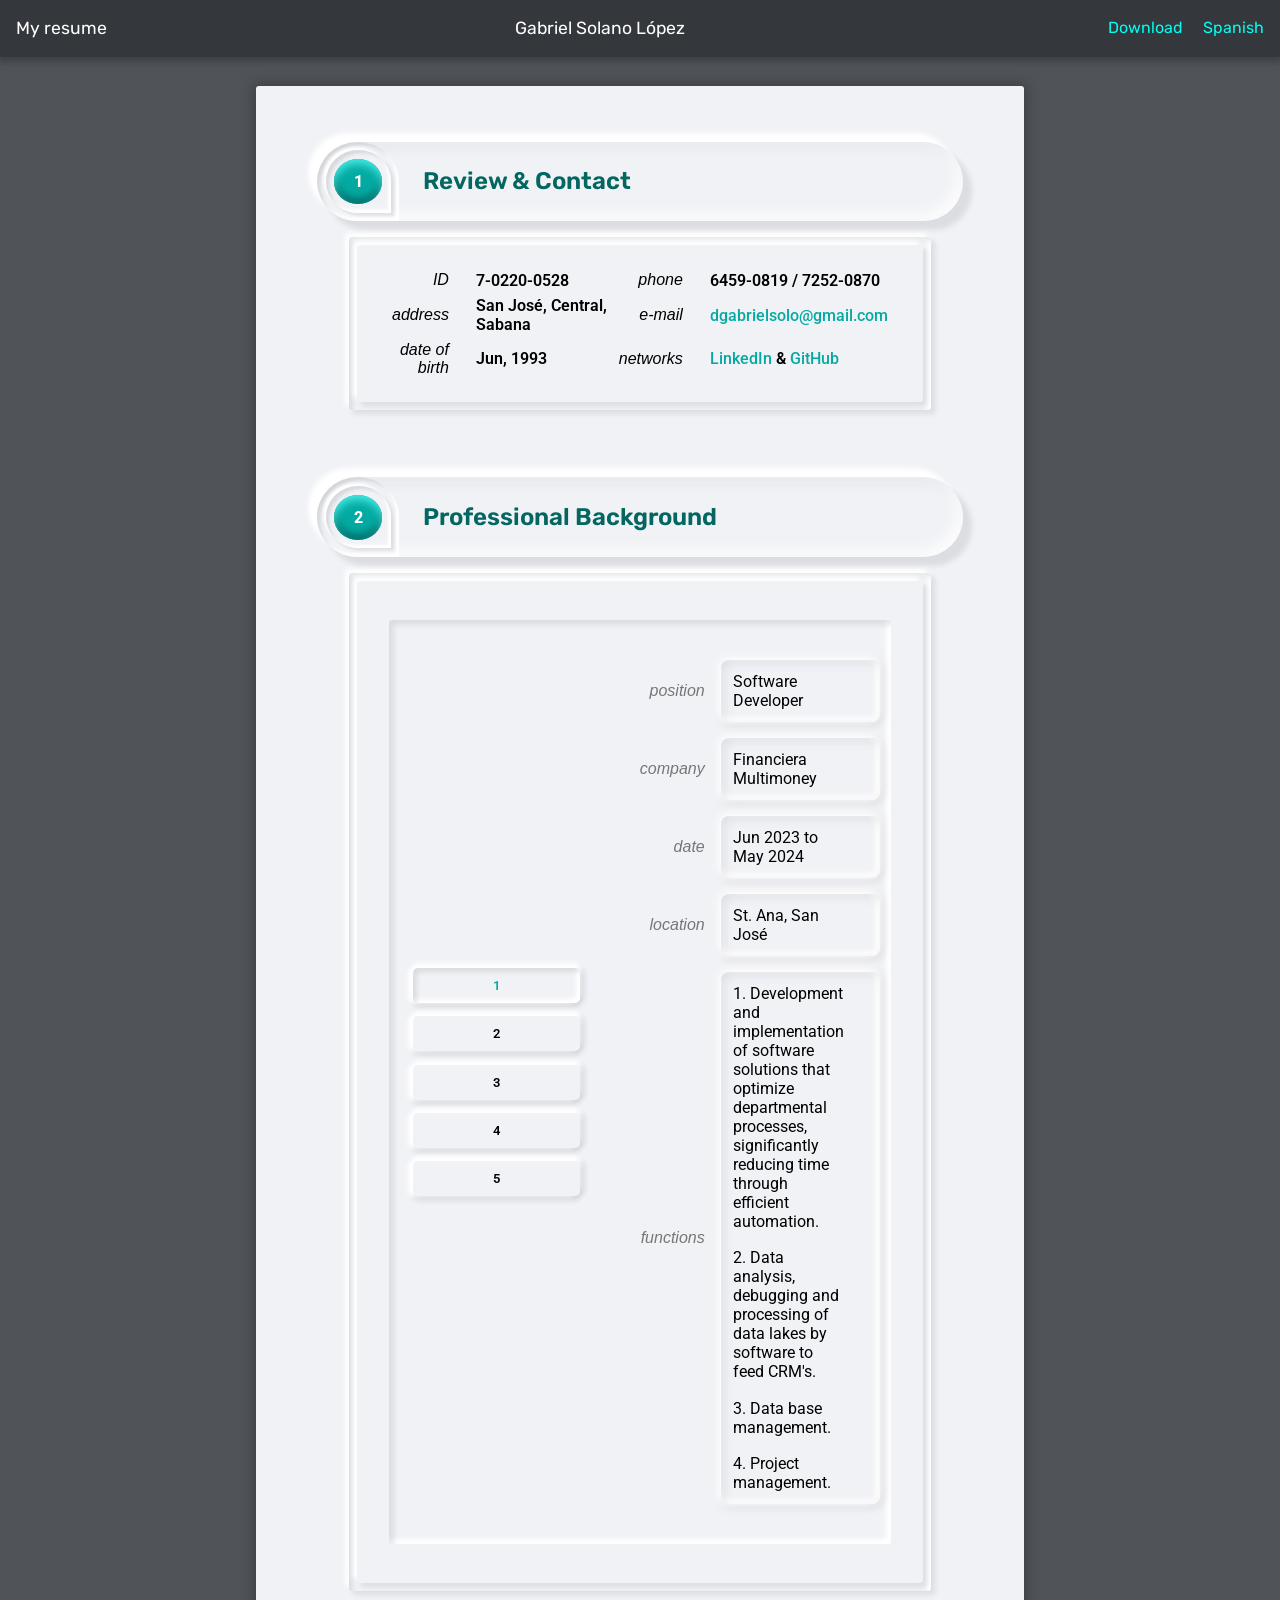
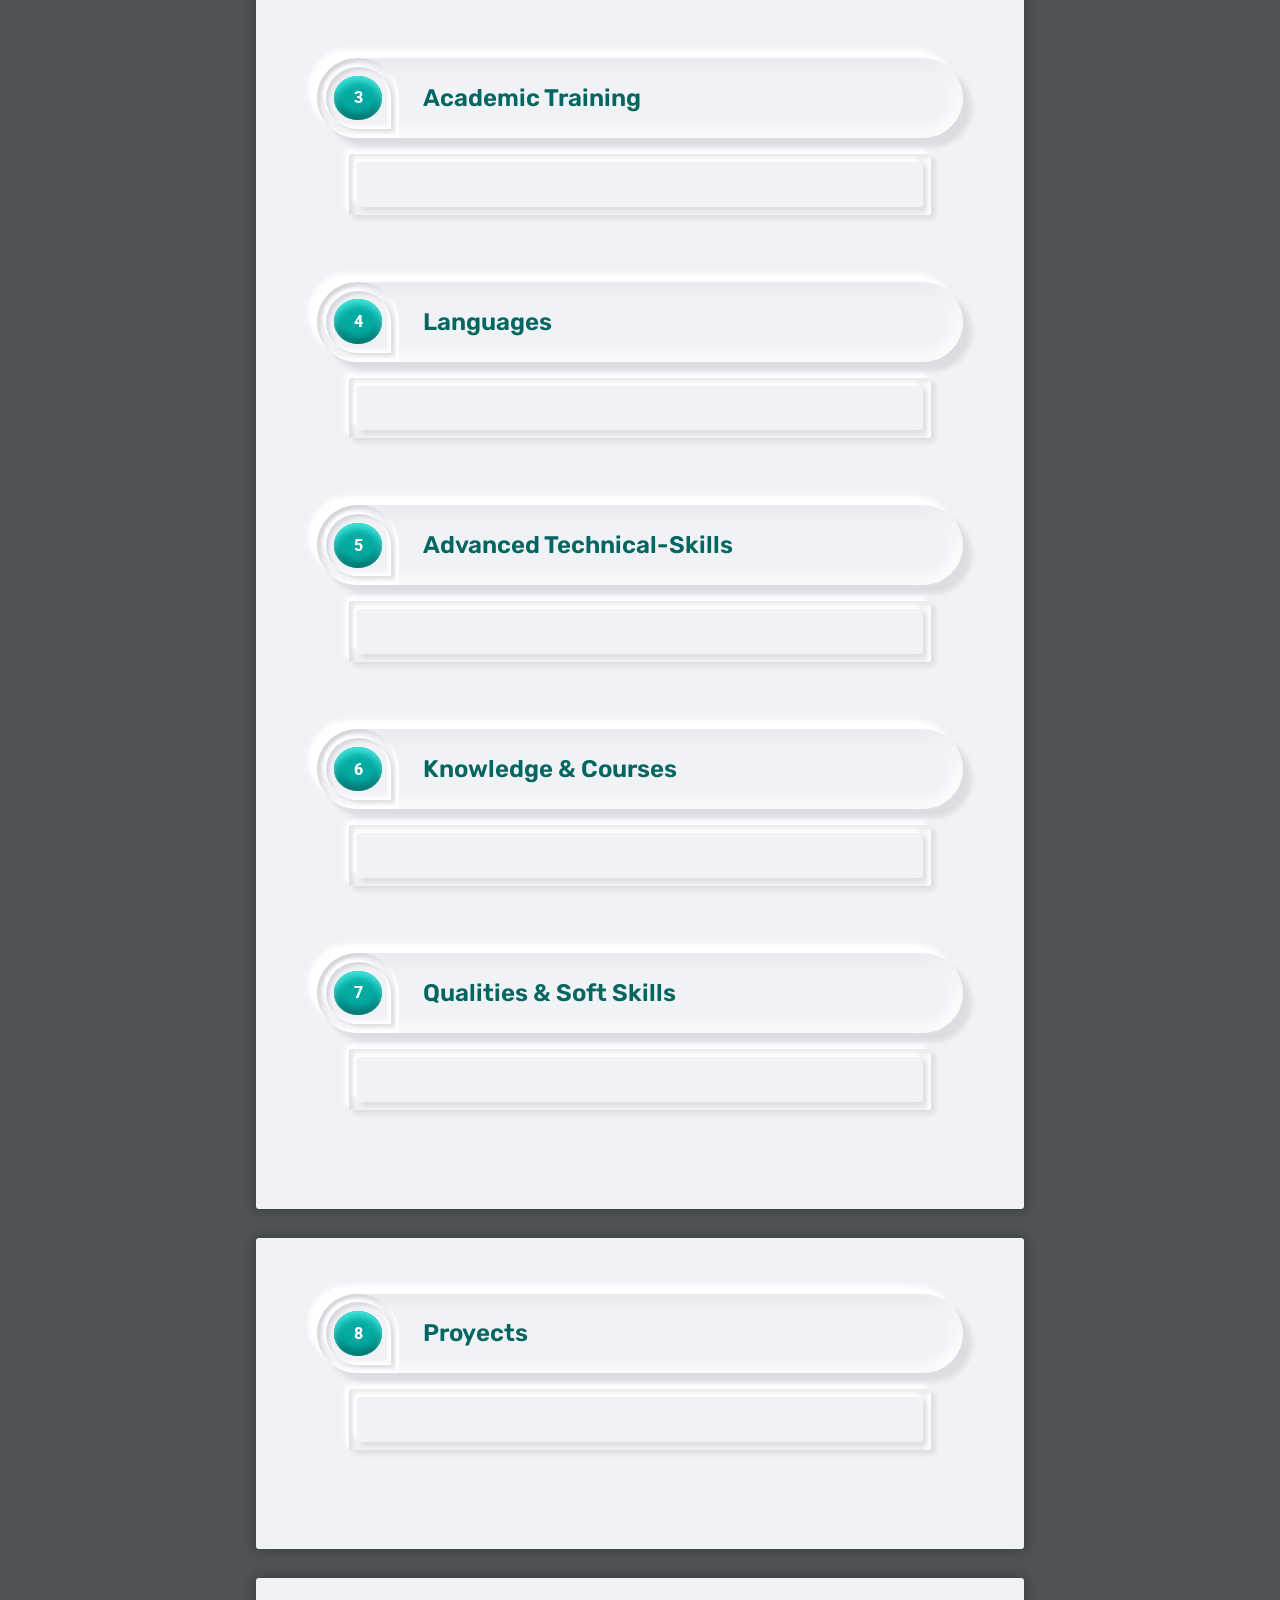
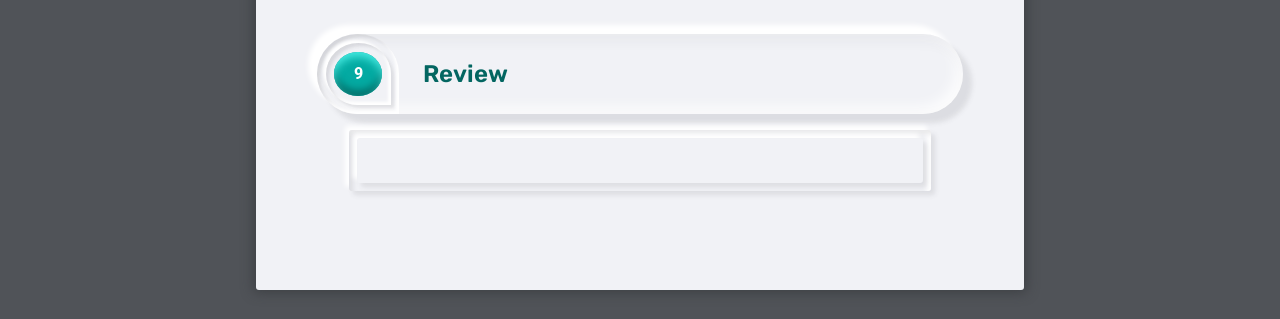
==== commit 1354bc00: "." ====
--- a/index.html
+++ b/index.html
@@ -5,7 +5,8 @@
     <meta name="viewport" content="width=device-width, initial-scale=1.0, user-scalable=yes">
     <title>Resume - Gabriel Solano L</title>
     <link rel="shortcut icon" href="media/favicon.ico" type="image/x-icon">
-    <link rel="stylesheet" href="style/index.css">
+    <link rel="stylesheet" href="style/index.css">  
+    <link rel="stylesheet" href="style/ani.css">        
     <meta name="description" content="">
     <meta name="keywords" content="">
     <meta name="author" content="Gabriel Solano">
@@ -18,7 +19,7 @@
 <body>
     <div id="site">
         <header id="control-panel">
-            <div class="c-panel panel-area-1">
+            <div class="c-panel panel-area-1">  
                 <h1>My resume</h1>
             </div>
             <div class="c-panel panel-area-2">
--- a/style/index.css
+++ b/style/index.css
@@ -219,9 +219,19 @@
         5px 0 5px #50535820,
         0 5px 5px #50535820;
     color: #04aaa2;
+    &:hover{
+        box-shadow:
+            -5px 0 5px #fff,
+            0 -5px 5px #fff,
+            inset 4px 4px 4px #50535820,
+            inset -4px -4px 4px #fff,
+            5px 0 5px #50535820,
+            0 5px 5px #50535820;
+    }
 }
 .ib-table-background{
     border-spacing: 1em;
+    display: none;
 }
 .ib-table-background td{
     padding: .75em 2.25em .75em .75em;
--- a/style/ani.css
+++ b/style/ani.css
@@ -0,0 +1,13 @@
+.ib-table-background{
+    animation: slide-in .55s ease-in-out;
+}
+@keyframes slide-in{
+    from{
+        opacity: 0;
+        translate: -5em 0;
+        transform: scale(.85);
+    }
+    85%{
+        translate: 1em 0;
+    }
+}
